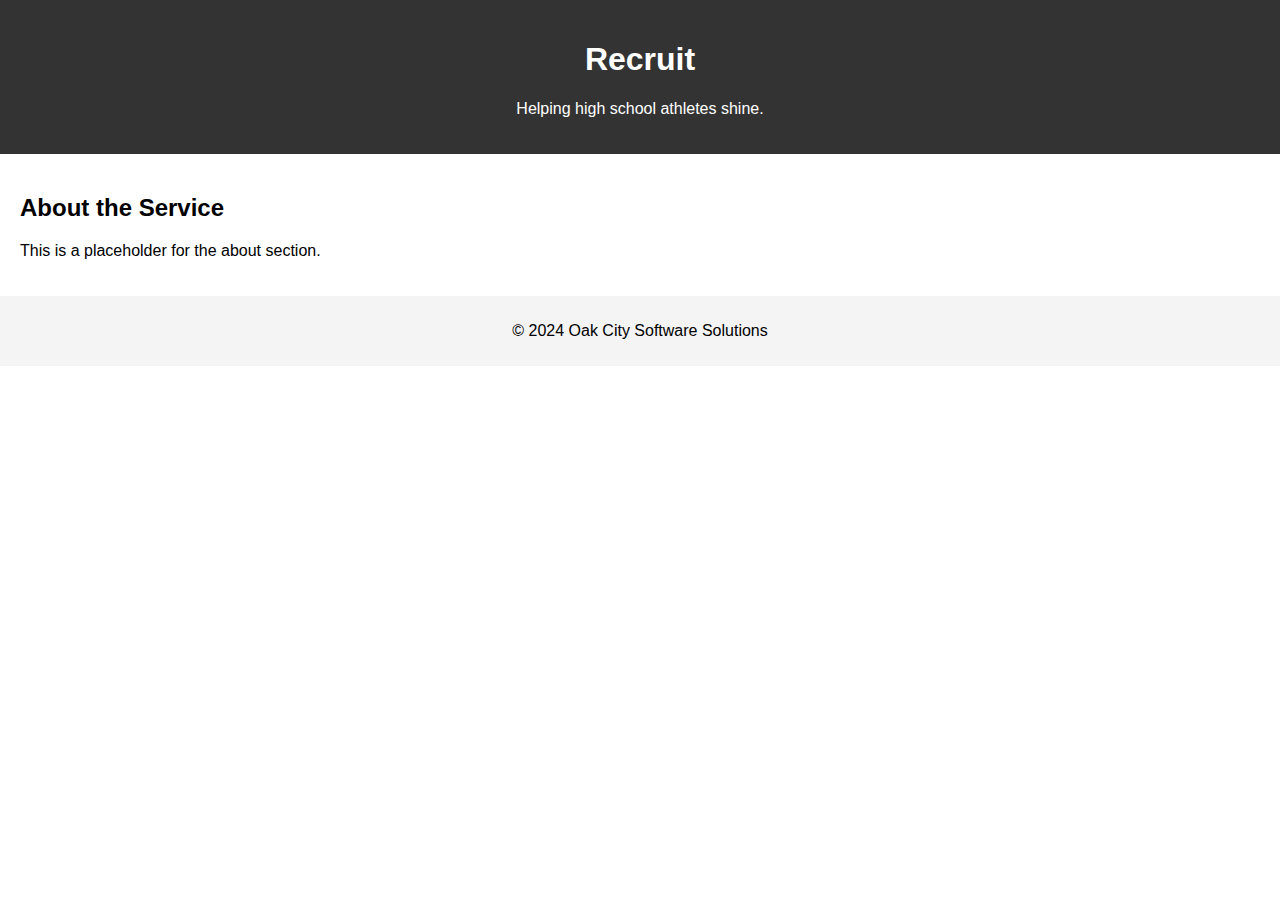
==== index.html @ b7be62de "Initial commit: add index.html, styles.css, script.js" ====
<!DOCTYPE html>
<html lang="en">

<head>
    <meta charset="UTF-8">
    <meta name="viewport" content="width=device-width, initial-scale=1.0">
    <title>Recruit - Oak City Software Solutions</title>
    <link rel="stylesheet" href="styles.css">
</head>

<body>
    <header>
        <h1>Recruit</h1>
        <p>Helping high school athletes shine.</p>
    </header>
    <main>
        <section id="about">
            <h2>About the Service</h2>
            <p>This is a placeholder for the about section.</p>
        </section>
    </main>
    <footer>
        <p>&copy; 2024 Oak City Software Solutions</p>
    </footer>
    <script src="script.js"></script>
</body>

</html>
---- styles.css ----
body {
    font-family: Arial, sans-serif;
    margin: 0;
    padding: 0;
}

header {
    background-color: #333;
    color: #fff;
    text-align: center;
    padding: 20px 0;
}

main {
    padding: 20px;
}

footer {
    text-align: center;
    padding: 10px;
    background-color: #f4f4f4;
}
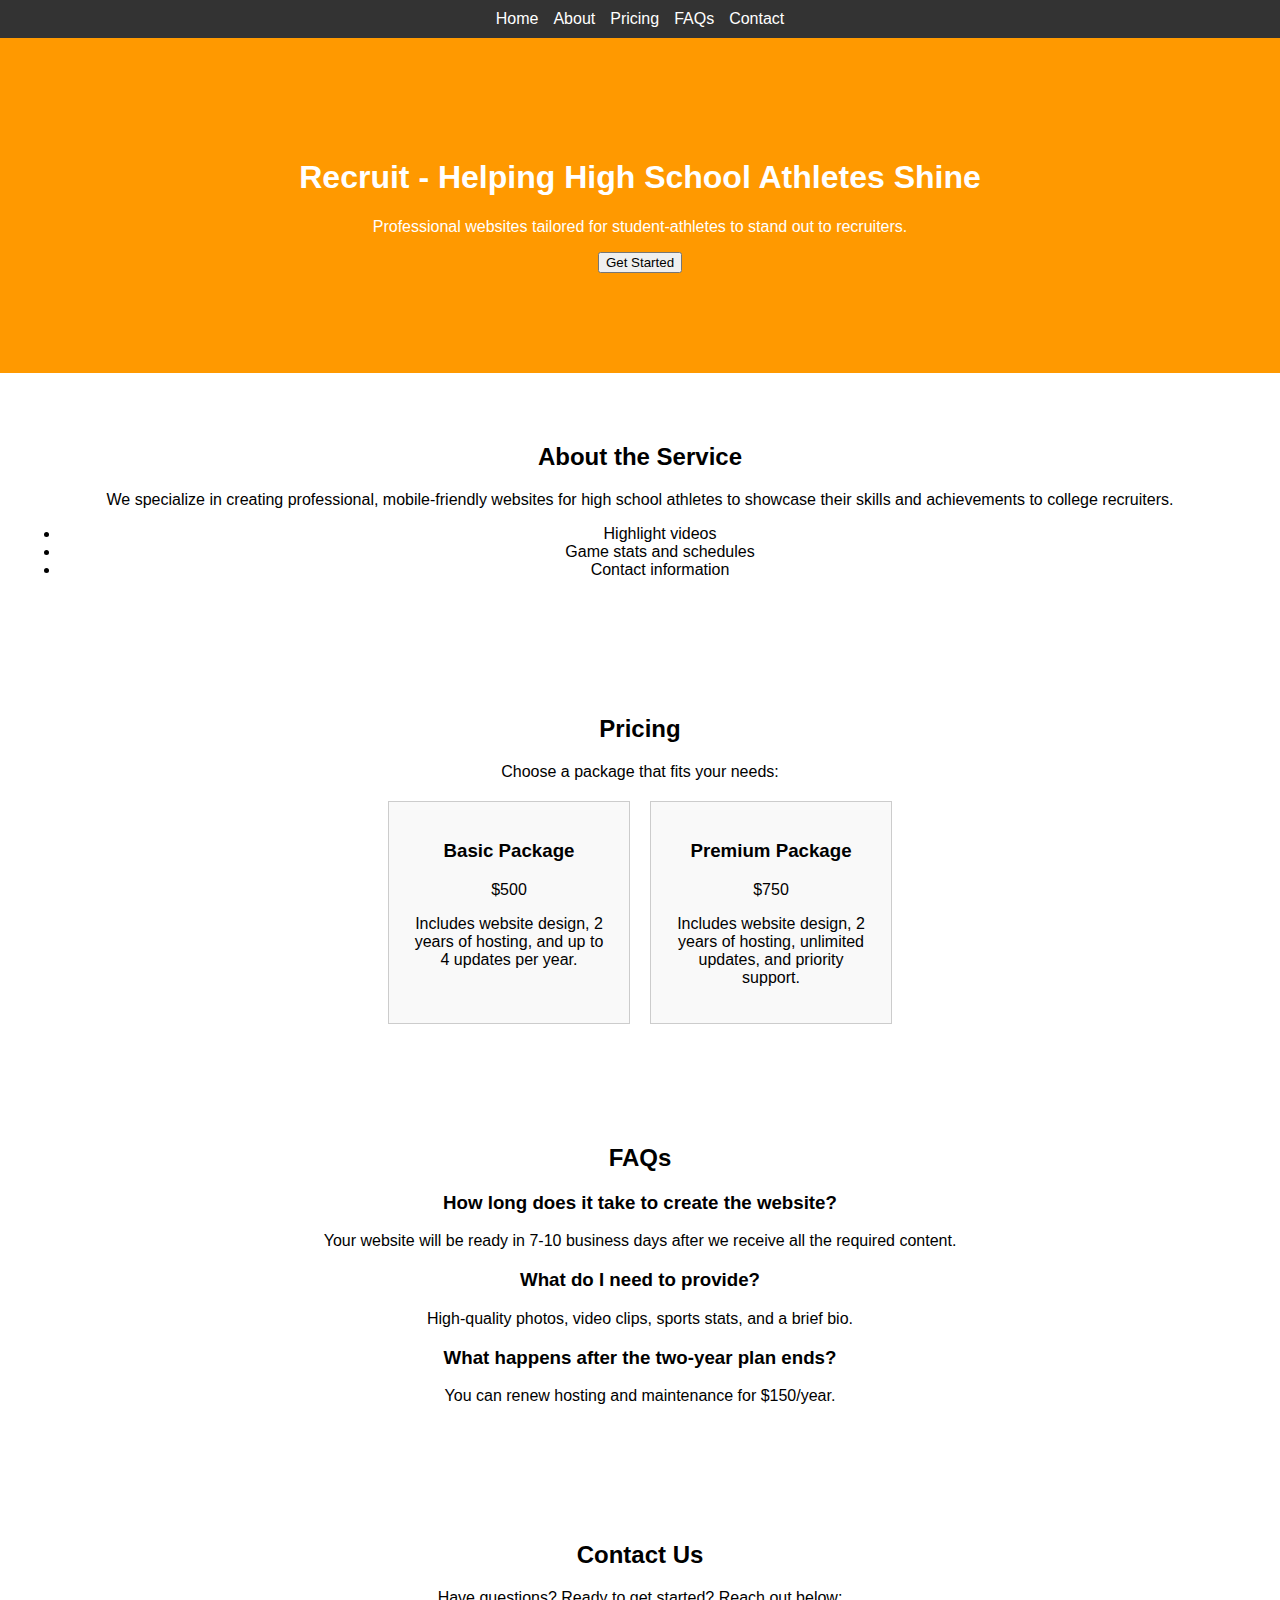
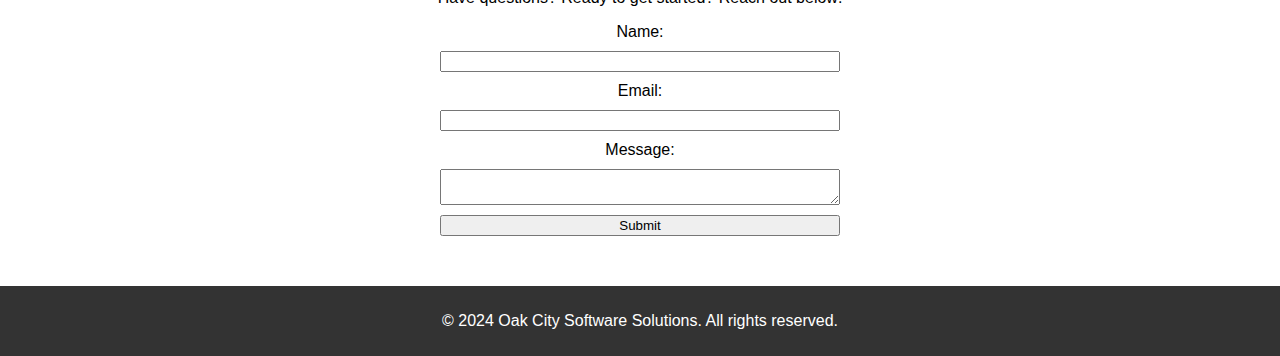
==== commit 855c022e: "Add static landing page with placeholders for hero, about, pricing, FAQs, and contact sections" ====
--- a/index.html
+++ b/index.html
@@ -9,18 +9,89 @@
 </head>
 
 <body>
-    <header>
-        <h1>Recruit</h1>
-        <p>Helping high school athletes shine.</p>
-    </header>
-    <main>
-        <section id="about">
-            <h2>About the Service</h2>
-            <p>This is a placeholder for the about section.</p>
-        </section>
-    </main>
-    <footer>
-        <p>&copy; 2024 Oak City Software Solutions</p>
+    <!-- Navigation Bar -->
+    <nav class="navbar">
+        <ul>
+            <li><a href="#hero">Home</a></li>
+            <li><a href="#about">About</a></li>
+            <li><a href="#pricing">Pricing</a></li>
+            <li><a href="#faqs">FAQs</a></li>
+            <li><a href="#contact">Contact</a></li>
+        </ul>
+    </nav>
+
+    <!-- Hero Section -->
+    <section id="hero" class="hero">
+        <h1>Recruit - Helping High School Athletes Shine</h1>
+        <p>Professional websites tailored for student-athletes to stand out to recruiters.</p>
+        <button onclick="location.href='#contact'">Get Started</button>
+    </section>
+
+    <!-- About Section -->
+    <section id="about" class="about">
+        <h2>About the Service</h2>
+        <p>We specialize in creating professional, mobile-friendly websites for high school athletes to showcase their
+            skills and achievements to college recruiters.</p>
+        <ul>
+            <li>Highlight videos</li>
+            <li>Game stats and schedules</li>
+            <li>Contact information</li>
+        </ul>
+    </section>
+
+    <!-- Pricing Section -->
+    <section id="pricing" class="pricing">
+        <h2>Pricing</h2>
+        <p>Choose a package that fits your needs:</p>
+        <div class="pricing-options">
+            <div class="pricing-card">
+                <h3>Basic Package</h3>
+                <p>$500</p>
+                <p>Includes website design, 2 years of hosting, and up to 4 updates per year.</p>
+            </div>
+            <div class="pricing-card">
+                <h3>Premium Package</h3>
+                <p>$750</p>
+                <p>Includes website design, 2 years of hosting, unlimited updates, and priority support.</p>
+            </div>
+        </div>
+    </section>
+
+    <!-- FAQs Section -->
+    <section id="faqs" class="faqs">
+        <h2>FAQs</h2>
+        <div class="faq-item">
+            <h3>How long does it take to create the website?</h3>
+            <p>Your website will be ready in 7-10 business days after we receive all the required content.</p>
+        </div>
+        <div class="faq-item">
+            <h3>What do I need to provide?</h3>
+            <p>High-quality photos, video clips, sports stats, and a brief bio.</p>
+        </div>
+        <div class="faq-item">
+            <h3>What happens after the two-year plan ends?</h3>
+            <p>You can renew hosting and maintenance for $150/year.</p>
+        </div>
+    </section>
+
+    <!-- Contact Section -->
+    <section id="contact" class="contact">
+        <h2>Contact Us</h2>
+        <p>Have questions? Ready to get started? Reach out below:</p>
+        <form action="https://formspree.io/f/yourformid" method="POST">
+            <label for="name">Name:</label>
+            <input type="text" id="name" name="name" required>
+            <label for="email">Email:</label>
+            <input type="email" id="email" name="email" required>
+            <label for="message">Message:</label>
+            <textarea id="message" name="message" required></textarea>
+            <button type="submit">Submit</button>
+        </form>
+    </section>
+
+    <!-- Footer -->
+    <footer class="footer">
+        <p>&copy; 2024 Oak City Software Solutions. All rights reserved.</p>
     </footer>
     <script src="script.js"></script>
 </body>
--- a/styles.css
+++ b/styles.css
@@ -4,19 +4,71 @@
     padding: 0;
 }
 
-header {
+.navbar {
+    display: flex;
+    justify-content: center;
     background-color: #333;
-    color: #fff;
-    text-align: center;
-    padding: 20px 0;
+    padding: 10px;
+    position: sticky;
+    top: 0;
+    z-index: 1000;
 }
 
-main {
+.navbar ul {
+    list-style: none;
+    display: flex;
+    gap: 15px;
+    padding: 0;
+    margin: 0;
+}
+
+.navbar a {
+    text-decoration: none;
+    color: white;
+    font-size: 16px;
+}
+
+.navbar a:hover {
+    color: #ff9900;
+}
+
+section {
+    padding: 50px 20px;
+    text-align: center;
+}
+
+.hero {
+    background-color: #ff9900;
+    color: white;
+    padding: 100px 20px;
+}
+
+.pricing-options {
+    display: flex;
+    justify-content: center;
+    gap: 20px;
+    margin-top: 20px;
+}
+
+.pricing-card {
+    border: 1px solid #ccc;
     padding: 20px;
+    width: 200px;
+    text-align: center;
+    background-color: #f9f9f9;
+}
+
+.contact form {
+    display: flex;
+    flex-direction: column;
+    gap: 10px;
+    max-width: 400px;
+    margin: 0 auto;
 }
 
 footer {
+    background-color: #333;
+    color: white;
     text-align: center;
     padding: 10px;
-    background-color: #f4f4f4;
 }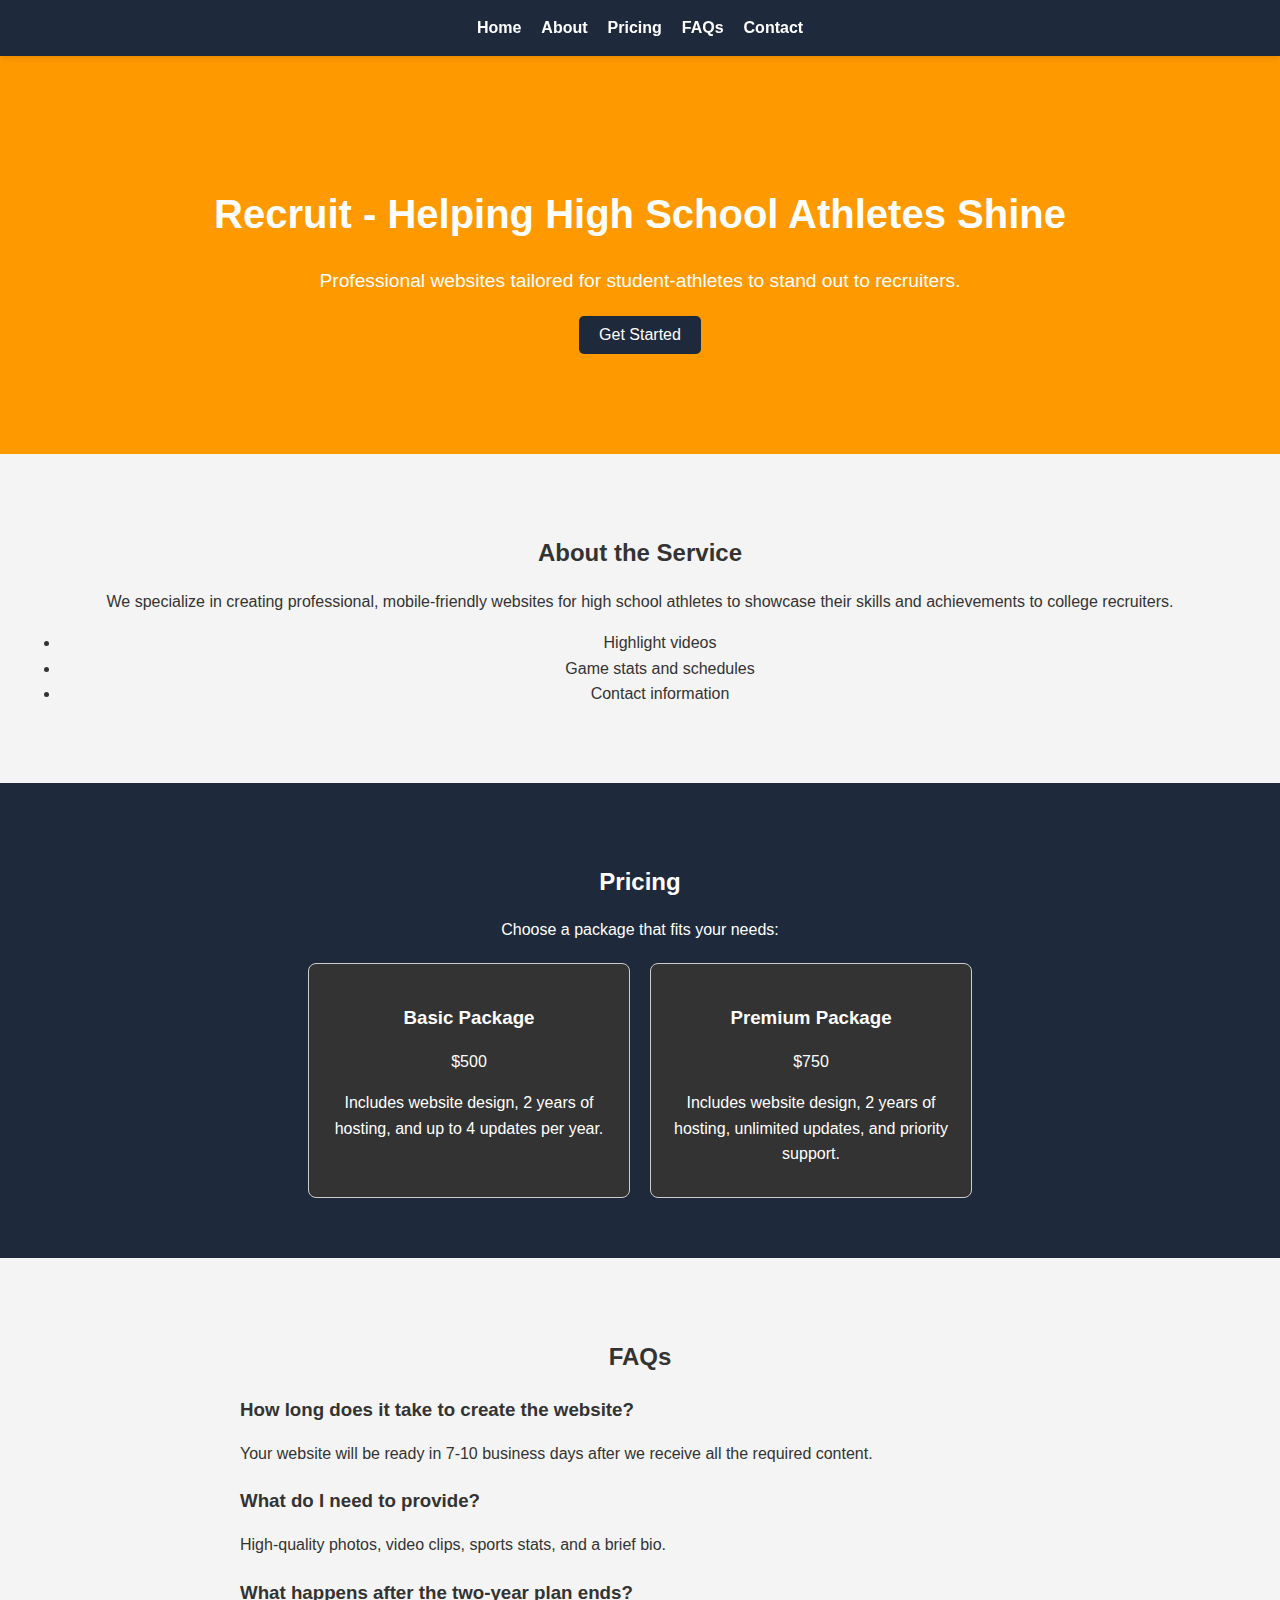
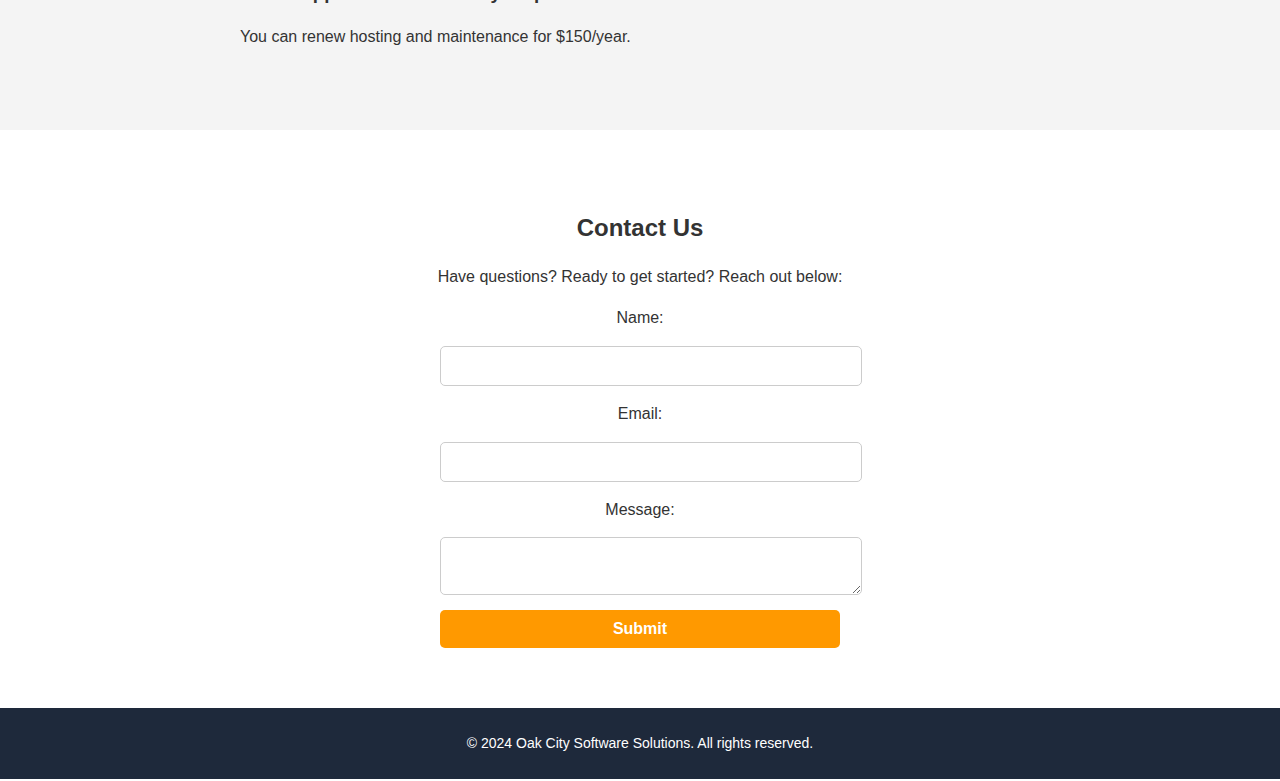
==== commit c91befb1: "Add JavaScript for smooth scrolling, form validation, and responsive mobile menu functionality" ====
--- a/index.html
+++ b/index.html
@@ -11,6 +11,7 @@
 <body>
     <!-- Navigation Bar -->
     <nav class="navbar">
+        <button class="menu-toggle" aria-label="Toggle navigation">&#9776;</button>
         <ul>
             <li><a href="#hero">Home</a></li>
             <li><a href="#about">About</a></li>
--- a/styles.css
+++ b/styles.css
@@ -1,74 +1,241 @@
+/* General Styles */
 body {
     font-family: Arial, sans-serif;
     margin: 0;
     padding: 0;
-}
-
+    line-height: 1.6;
+    color: #333;
+}
+
+h1,
+h2,
+h3 {
+    margin-bottom: 15px;
+}
+
+a {
+    text-decoration: none;
+    color: inherit;
+}
+
+
+
+/* Navbar */
 .navbar {
     display: flex;
     justify-content: center;
-    background-color: #333;
-    padding: 10px;
+    align-items: center;
+    background-color: #1e293b;
+    padding: 15px 20px;
     position: sticky;
     top: 0;
     z-index: 1000;
+    box-shadow: 0 2px 5px rgba(0, 0, 0, 0.1);
 }
 
 .navbar ul {
+    display: flex;
+    gap: 20px;
     list-style: none;
-    display: flex;
-    gap: 15px;
     padding: 0;
     margin: 0;
 }
 
+.navbar li {
+    display: inline;
+}
+
+.navbar ul.open {
+    flex-direction: column;
+    gap: 10px;
+    background-color: #1e293b;
+    padding: 10px;
+}
+
 .navbar a {
-    text-decoration: none;
-    color: white;
-    font-size: 16px;
+    color: white;
+    font-size: 16px;
+    font-weight: bold;
 }
 
 .navbar a:hover {
     color: #ff9900;
 }
 
-section {
-    padding: 50px 20px;
-    text-align: center;
-}
-
+/* Hero Section */
 .hero {
     background-color: #ff9900;
     color: white;
+    text-align: center;
     padding: 100px 20px;
+}
+
+.hero h1 {
+    font-size: 2.5rem;
+    margin-bottom: 15px;
+}
+
+.hero p {
+    font-size: 1.2rem;
+    margin-bottom: 20px;
+}
+
+.hero button {
+    background-color: #1e293b;
+    color: white;
+    padding: 10px 20px;
+    border: none;
+    cursor: pointer;
+    font-size: 16px;
+    border-radius: 5px;
+}
+
+.hero button:hover {
+    background-color: #333;
+}
+
+/* Section Styles */
+section {
+    padding: 60px 20px;
+    text-align: center;
+}
+
+.about,
+.faqs {
+    background-color: #f4f4f4;
+}
+
+/* Pricing Section */
+.pricing {
+    background-color: #1e293b;
+    color: white;
 }
 
 .pricing-options {
     display: flex;
     justify-content: center;
     gap: 20px;
+    flex-wrap: wrap;
     margin-top: 20px;
 }
 
 .pricing-card {
     border: 1px solid #ccc;
+    border-radius: 8px;
     padding: 20px;
-    width: 200px;
-    text-align: center;
-    background-color: #f9f9f9;
-}
-
+    width: 280px;
+    text-align: center;
+    background-color: #333;
+    color: white;
+}
+
+.pricing-card h3 {
+    margin-bottom: 10px;
+}
+
+.pricing-card p {
+    margin-bottom: 10px;
+}
+
+/* FAQs Section */
+.faq-item {
+    text-align: left;
+    max-width: 800px;
+    margin: 0 auto 20px;
+}
+
+/* Contact Section */
 .contact form {
     display: flex;
     flex-direction: column;
-    gap: 10px;
+    gap: 15px;
     max-width: 400px;
     margin: 0 auto;
 }
 
-footer {
-    background-color: #333;
-    color: white;
-    text-align: center;
-    padding: 10px;
-}+.contact input,
+.contact textarea,
+.contact button {
+    width: 100%;
+    padding: 10px;
+    font-size: 16px;
+    border: 1px solid #ccc;
+    border-radius: 5px;
+}
+
+.contact button {
+    background-color: #ff9900;
+    color: white;
+    cursor: pointer;
+    border: none;
+    font-size: 16px;
+    font-weight: bold;
+}
+
+.contact button:hover {
+    background-color: #e68a00;
+}
+
+/* Footer */
+.footer {
+    background-color: #1e293b;
+    color: white;
+    text-align: center;
+    padding: 10px;
+    font-size: 14px;
+}
+
+/* Responsive Styles */
+@media (max-width: 768px) {
+    .hero h1 {
+        font-size: 2rem;
+    }
+
+    .hero p {
+        font-size: 1rem;
+    }
+
+    .pricing-options {
+        flex-direction: column;
+        gap: 15px;
+    }
+
+    nav ul {
+        flex-direction: column;
+        gap: 10px;
+    }
+}
+
+@media (max-width: 480px) {
+    .hero h1 {
+        font-size: 1.5rem;
+    }
+
+    .hero p {
+        font-size: 0.9rem;
+    }
+}
+
+@media (max-width: 768px) {
+    .menu-toggle {
+        display: block;
+    }
+
+    .navbar ul {
+        display: none;
+    }
+
+    .navbar ul.open {
+        display: flex;
+    }
+}
+
+/* Responsive Menu */
+.menu-toggle {
+    display: none;
+    background-color: #1e293b;
+    color: white;
+    font-size: 24px;
+    border: none;
+    padding: 10px;
+    cursor: pointer;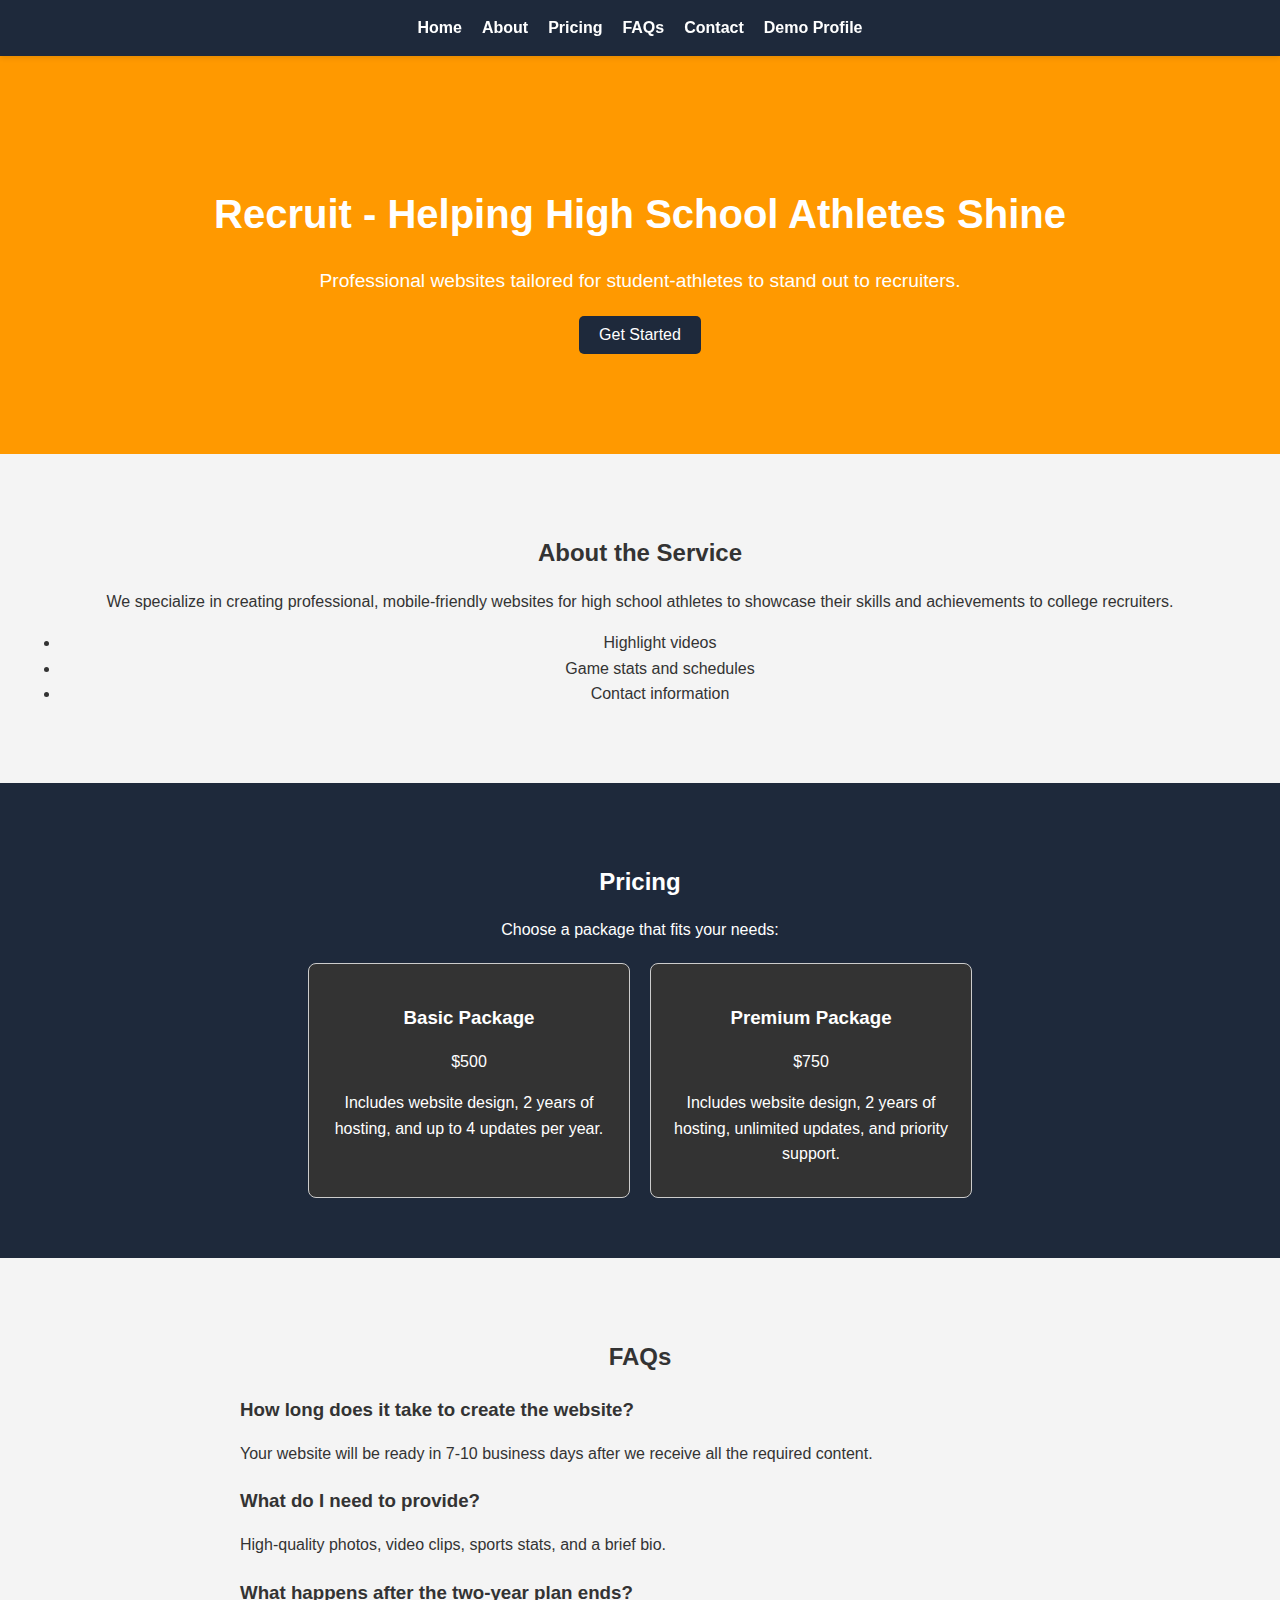
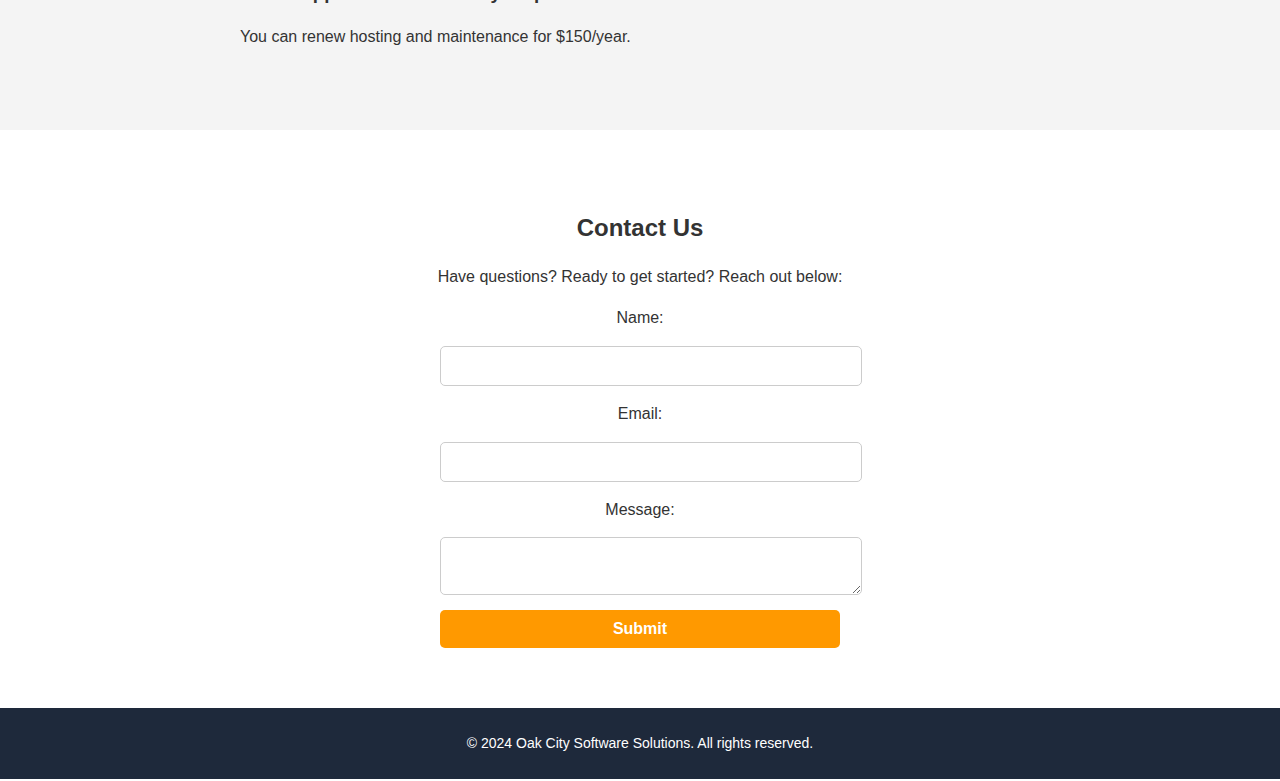
==== commit 35dbb6a9: "Add demo profile page with Hudl video embed and navigation link" ====
--- a/index.html
+++ b/index.html
@@ -18,6 +18,7 @@
             <li><a href="#pricing">Pricing</a></li>
             <li><a href="#faqs">FAQs</a></li>
             <li><a href="#contact">Contact</a></li>
+            <li><a href="demo-profile.html">Demo Profile</a></li>
         </ul>
     </nav>
 
--- a/styles.css
+++ b/styles.css
@@ -238,4 +238,84 @@
     font-size: 24px;
     border: none;
     padding: 10px;
-    cursor: pointer;+    cursor: pointer;
+}
+
+/* Profile Header */
+.profile-header {
+    background-color: #1e293b;
+    color: white;
+    text-align: center;
+    padding: 50px 20px;
+}
+
+.profile-header h1 {
+    font-size: 2.5rem;
+    margin-bottom: 10px;
+}
+
+.profile-header p {
+    font-size: 1.2rem;
+    margin: 0;
+}
+
+/* Bio Section */
+.profile-bio {
+    background-color: #f4f4f4;
+    padding: 40px 20px;
+    text-align: center;
+}
+
+.profile-bio ul {
+    list-style: none;
+    padding: 0;
+    margin: 20px auto;
+    max-width: 400px;
+    text-align: left;
+}
+
+/* Stats Section */
+.profile-stats {
+    padding: 40px 20px;
+    text-align: center;
+}
+
+.profile-stats table {
+    margin: 0 auto;
+    border-collapse: collapse;
+    width: 90%;
+    max-width: 800px;
+}
+
+.profile-stats th,
+.profile-stats td {
+    border: 1px solid #ccc;
+    padding: 10px;
+    text-align: center;
+}
+
+.profile-stats th {
+    background-color: #1e293b;
+    color: white;
+}
+
+/* Highlights Section */
+.profile-highlights {
+    background-color: #f9f9f9;
+    padding: 40px 20px;
+    text-align: center;
+}
+
+.profile-highlights iframe {
+    margin-top: 20px;
+    max-width: 100%;
+}
+
+/* Contact Section */
+.profile-contact form {
+    display: flex;
+    flex-direction: column;
+    gap: 15px;
+    max-width: 400px;
+    margin: 0 auto;
+}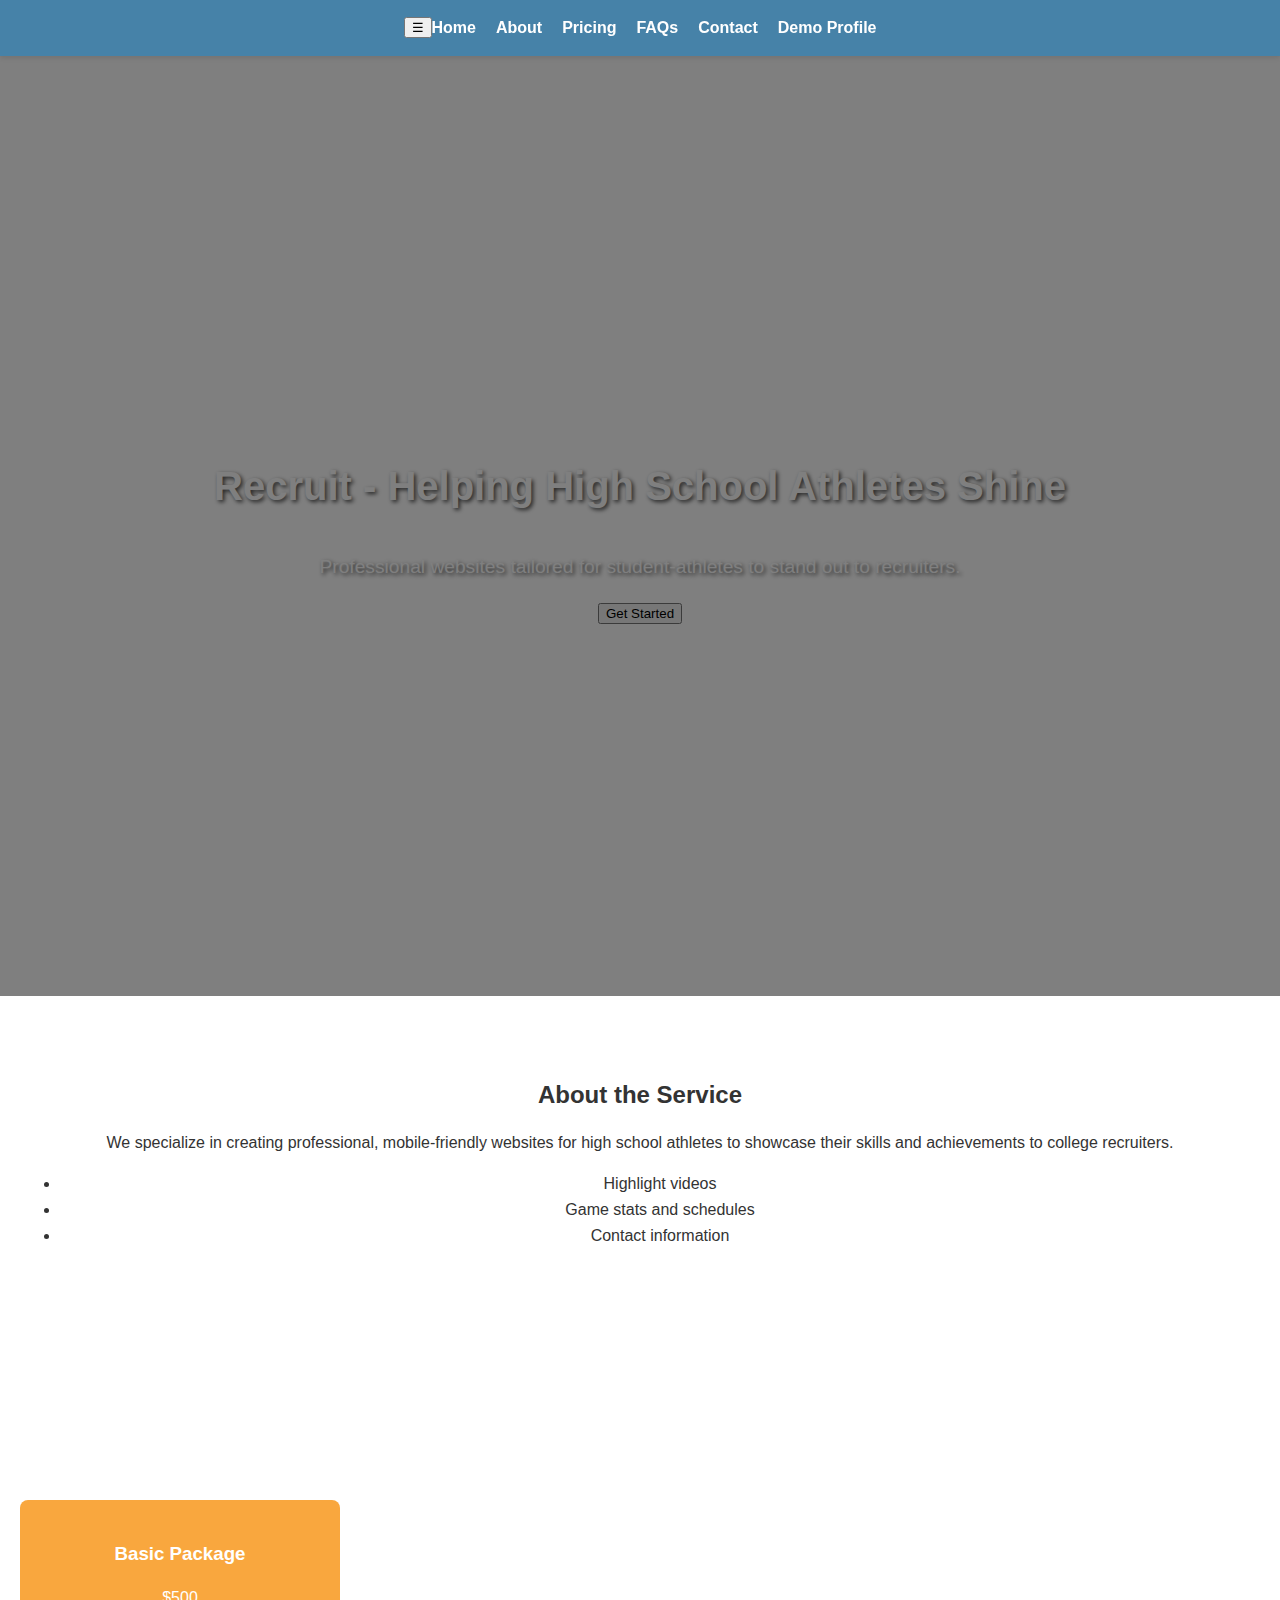
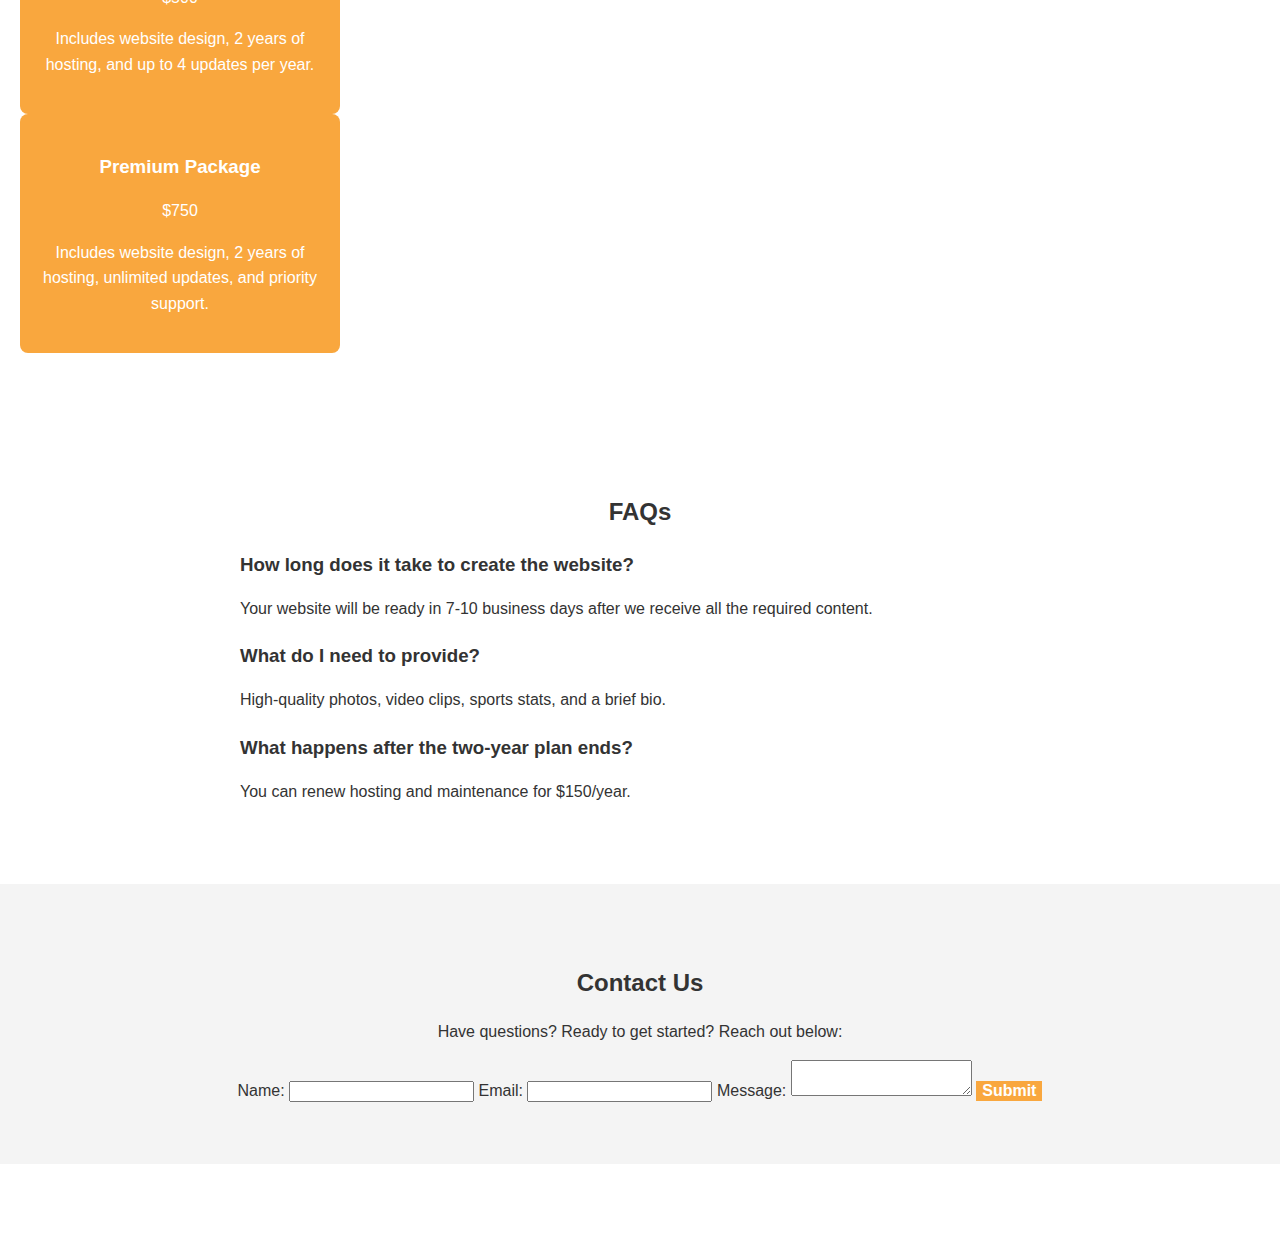
==== commit fd499f58: "feat: Refactor athlete profile styles and add new JavaScript functionalities" ====
--- a/index.html
+++ b/index.html
@@ -5,8 +5,17 @@
     <meta charset="UTF-8">
     <meta name="viewport" content="width=device-width, initial-scale=1.0">
     <title>Recruit - Oak City Software Solutions</title>
-    <link rel="stylesheet" href="styles.css">
+    <link rel="stylesheet" href="./static/css/styles.css">
 </head>
+<!-- Google tag (gtag.js) -->
+<script async src="https://www.googletagmanager.com/gtag/js?id=G-QMXX35TY36"></script>
+<script>
+    window.dataLayer = window.dataLayer || [];
+    function gtag() { dataLayer.push(arguments); }
+    gtag('js', new Date());
+
+    gtag('config', 'G-QMXX35TY36');
+</script>
 
 <body>
     <!-- Navigation Bar -->
--- a/static/css/styles.css
+++ b/static/css/styles.css
@@ -0,0 +1,287 @@
+/* Define theme colors */
+:root {
+    --primary-blue-color: #4682A8;
+    /* Blue from logo */
+    --accent-orange-color: #F9A73E;
+    /* Orange/gold from logo */
+    --light-gray-background-color: #F4F4F4;
+    /* Light gray */
+    --dark-gray-text-color: #333;
+    /* Dark gray for text */
+    --cta-button-hover-color: #005f8a;
+    /* Blue for CTA button */
+    --hover-orange-color: #D98733;
+    /* Slightly darker orange for hover state */
+}
+
+
+/* General Styles */
+body {
+    font-family: Arial, sans-serif;
+    margin: 0;
+    padding: 0;
+    line-height: 1.6;
+    color: var(--dark-gray-text-color);
+}
+
+h1,
+h2,
+h3 {
+    margin-bottom: 15px;
+}
+
+a {
+    text-decoration: none;
+    color: inherit;
+}
+
+/* Navbar */
+.navbar {
+    display: flex;
+    justify-content: center;
+    align-items: center;
+    background-color: var(--primary-blue-color);
+    padding: 15px 20px;
+    position: sticky;
+    top: 0;
+    z-index: 1000;
+    box-shadow: 0 2px 5px rgba(0, 0, 0, 0.1);
+}
+
+.navbar ul {
+    display: flex;
+    gap: 20px;
+    list-style: none;
+    padding: 0;
+    margin: 0;
+}
+
+.navbar a {
+    color: white;
+    font-size: 16px;
+    font-weight: bold;
+}
+
+.navbar a:hover {
+    color: var(--accent-orange-color);
+}
+
+.hero {
+    position: relative;
+    background: url('assets/images/soccer-training-7091430_1920.jpg') no-repeat center center/cover;
+}
+
+@media (max-width: 1024px) {
+    .hero {
+        background: url('assets/images/soccer-training-7091430_1024.jpg') no-repeat center center/cover;
+    }
+}
+
+@media (max-width: 768px) {
+    .hero {
+        background: url('assets/images/soccer-training-7091430_768.jpg') no-repeat center center/cover;
+    }
+}
+
+@media (max-width: 480px) {
+    .hero {
+        background: url('assets/images/soccer-training-7091430_480.jpg') no-repeat center center/cover;
+    }
+}
+
+.hero {
+    height: 100vh;
+    /* Full viewport height */
+    color: white;
+    text-align: center;
+    display: flex;
+    flex-direction: column;
+    justify-content: center;
+    align-items: center;
+    padding: 20px;
+    overflow: hidden;
+}
+
+.hero::after {
+    content: '';
+    position: absolute;
+    top: 0;
+    left: 0;
+    width: 100%;
+    height: 100%;
+    background: rgba(0, 0, 0, 0.5);
+    /* Adds a dark overlay for readability */
+    z-index: 1;
+}
+
+.hero-content {
+    background-color: var(--cta-button-blue-color);
+    z-index: 2;
+    max-width: 800px;
+}
+
+.hero h1 {
+    font-size: 2.5rem;
+    margin-bottom: 15px;
+    font-weight: bold;
+    text-shadow: 2px 2px 4px rgba(0, 0, 0, 0.7);
+}
+
+.hero p {
+    font-size: 1.2rem;
+    margin-bottom: 20px;
+    text-shadow: 2px 2px 4px rgba(0, 0, 0, 0.7);
+}
+
+.cta-button {
+    background-color: #0077b6;
+    color: white;
+    padding: 10px 20px;
+    text-decoration: none;
+    font-size: 1rem;
+    font-weight: bold;
+    border-radius: 5px;
+    transition: background-color 0.3s ease;
+}
+
+.cta-button:hover {
+    background-color: var(--cta-button-hover-color);
+}
+
+/* Section Styles */
+section {
+    padding: 60px 20px;
+    text-align: center;
+    background-color: var(--light-gray-background-color);
+}
+
+.about,
+.faqs {
+    background-color: var(--background-color);
+}
+
+/* Pricing Section */
+.pricing {
+    background-color: var(--primary-color);
+    color: white;
+}
+
+.pricing-card {
+    border: 1px solid var(--primary-color);
+    border-radius: 8px;
+    padding: 20px;
+    width: 280px;
+    text-align: center;
+    background-color: var(--accent-orange-color);
+    color: white;
+}
+
+/* FAQs Section */
+.faq-item {
+    text-align: left;
+    max-width: 800px;
+    margin: 0 auto 20px;
+}
+
+/* Contact Section */
+.contact button {
+    background-color: var(--accent-orange-color);
+    color: white;
+    cursor: pointer;
+    border: none;
+    font-size: 16px;
+    font-weight: bold;
+}
+
+.contact button:hover {
+    background-color: var(--hover-orange-color);
+    /* Slightly darker orange */
+}
+
+/* Footer */
+.footer {
+    background-color: var(--primary-color);
+    color: white;
+    text-align: center;
+    padding: 10px;
+    font-size: 14px;
+}
+
+/* Profile Header */
+.profile-header {
+    background-color: var(--primary-color);
+    color: white;
+    text-align: center;
+    padding: 50px 20px;
+}
+
+/* Highlights Section */
+.profile-highlights {
+    background-color: var(--background-color);
+    padding: 40px 20px;
+}
+
+/* Responsive Styles */
+@media (max-width: 768px) {
+    .hero h1 {
+        font-size: 2rem;
+    }
+
+    .hero p {
+        font-size: 1rem;
+    }
+
+    .pricing-options {
+        flex-direction: column;
+        gap: 15px;
+    }
+
+    nav ul {
+        flex-direction: column;
+        gap: 10px;
+    }
+}
+
+/* Footer */
+.footer {
+    background-color: var(--primary-color);
+    color: white;
+    text-align: center;
+    padding: 10px;
+    font-size: 14px;
+}
+
+/* Profile Header */
+.profile-header {
+    background-color: var(--primary-color);
+    color: white;
+    text-align: center;
+    padding: 50px 20px;
+}
+
+/* Highlights Section */
+.profile-highlights {
+    background-color: var(--background-color);
+    padding: 40px 20px;
+}
+
+/* Responsive Styles */
+@media (max-width: 768px) {
+    .hero h1 {
+        font-size: 2rem;
+    }
+
+    .hero p {
+        font-size: 1rem;
+    }
+
+    .pricing-options {
+        flex-direction: column;
+        gap: 15px;
+    }
+
+    nav ul {
+        flex-direction: column;
+        gap: 10px;
+    }
+}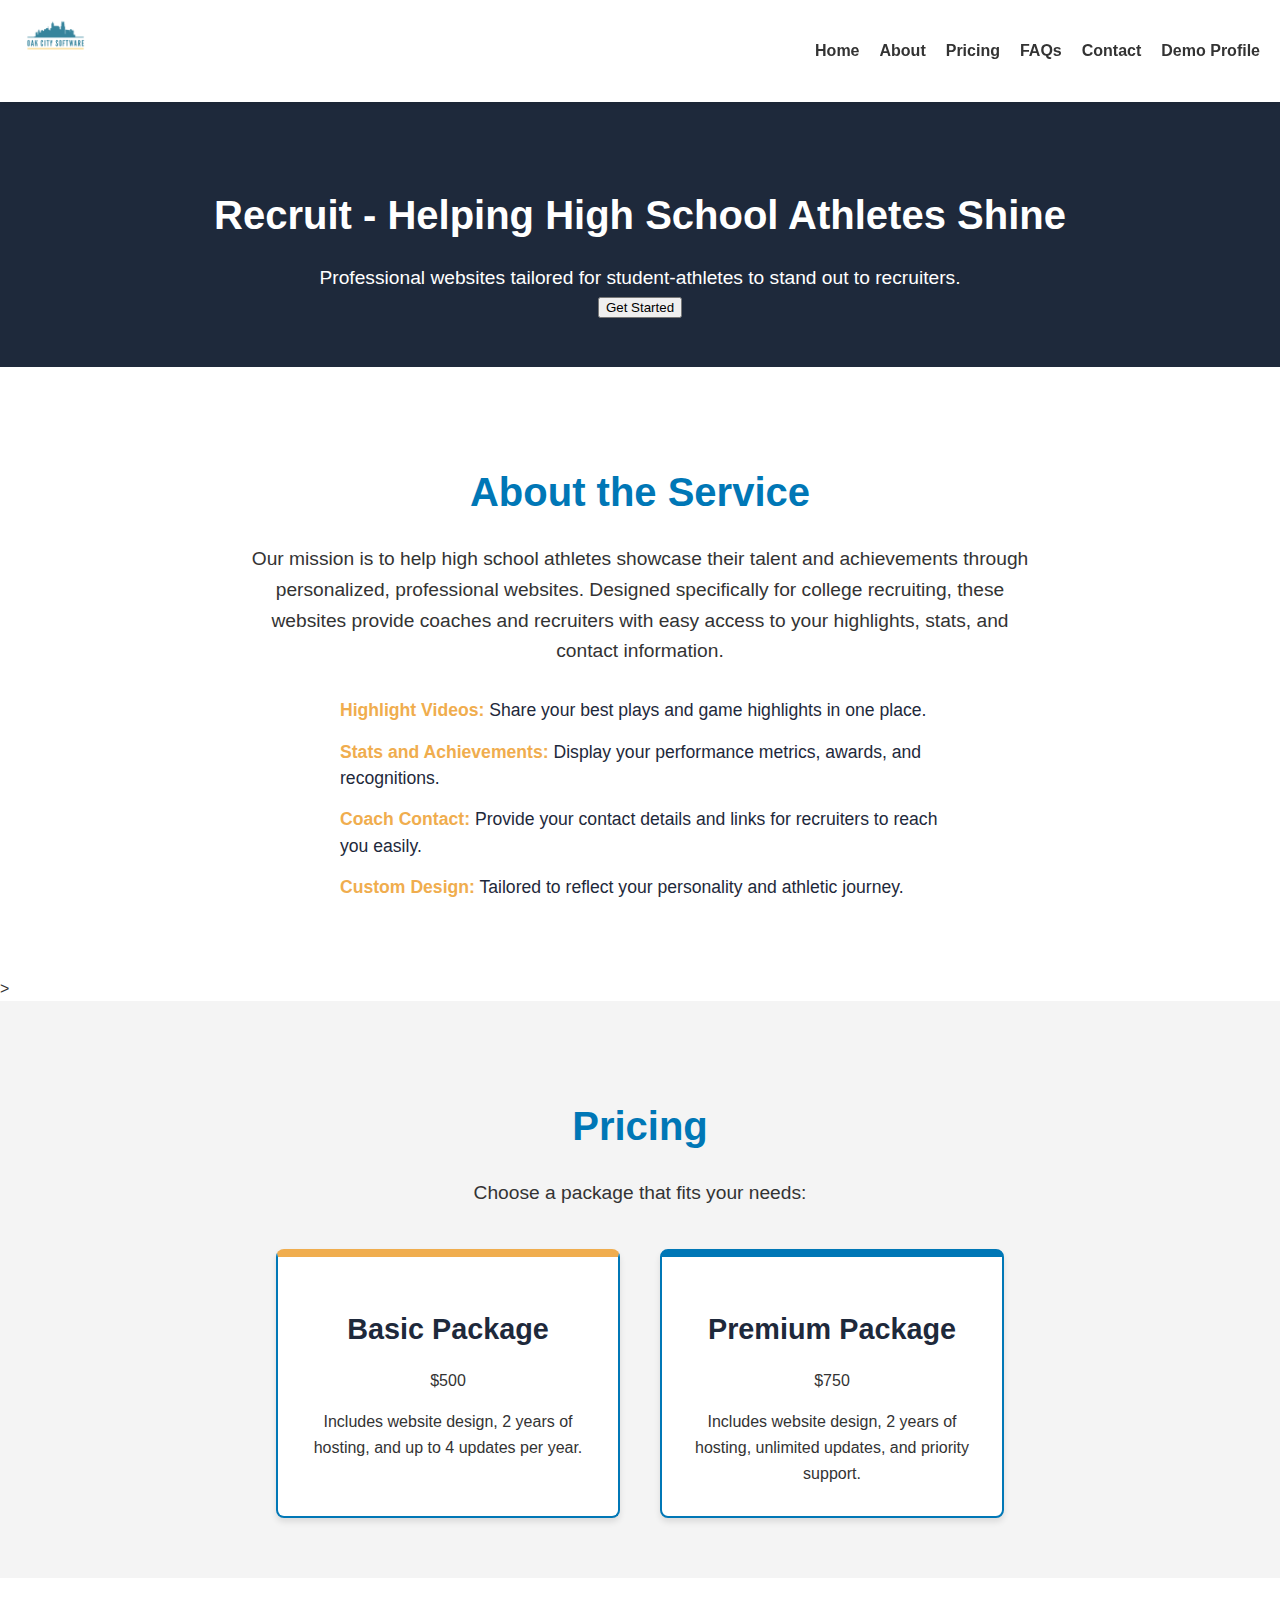
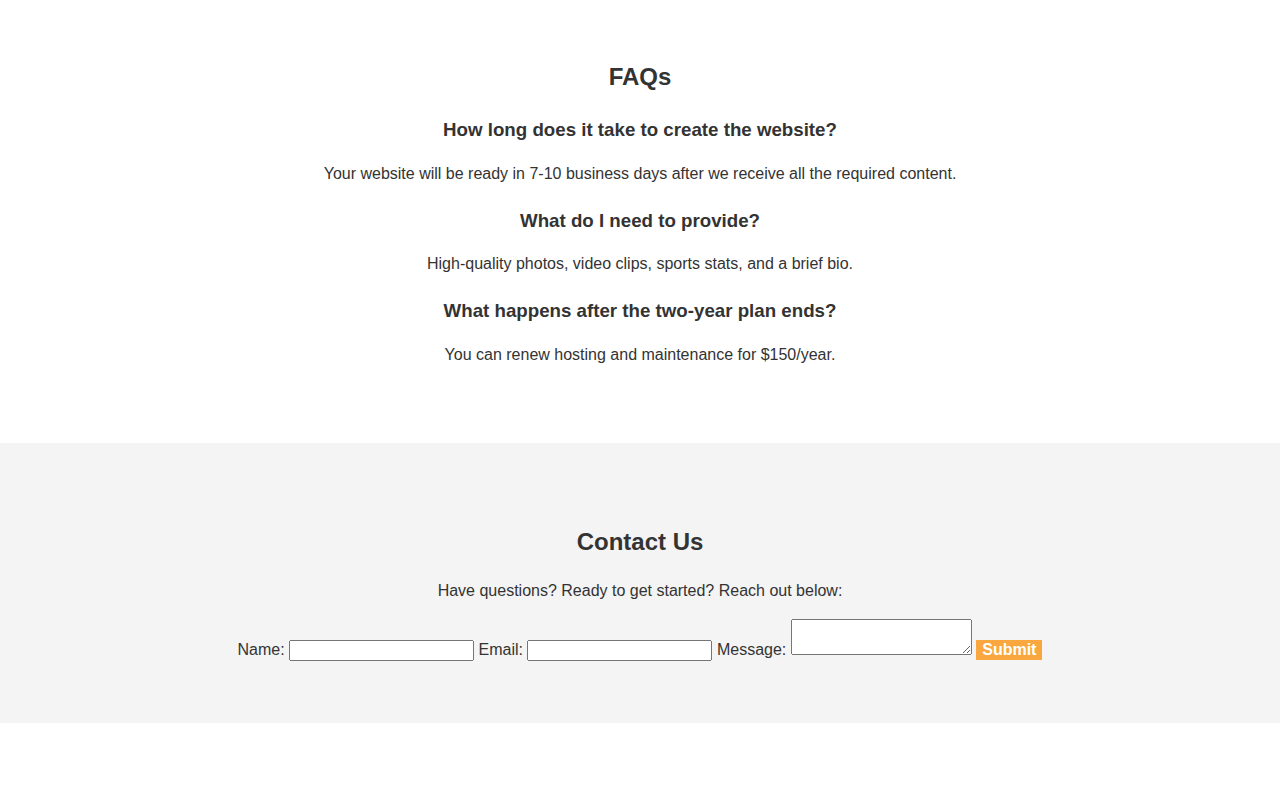
==== commit c9df5252: "feat: Enhance athlete profile layout and styles; update demo and index pages" ====
--- a/index.html
+++ b/index.html
@@ -20,8 +20,10 @@
 <body>
     <!-- Navigation Bar -->
     <nav class="navbar">
-        <button class="menu-toggle" aria-label="Toggle navigation">&#9776;</button>
-        <ul>
+        <div class="nav-logo">
+            <img src="static/images/logo.png" alt="Oak City Software Solutions Logo" class="hero-logo">
+        </div>
+        <ul class="nav-links">
             <li><a href="#hero">Home</a></li>
             <li><a href="#about">About</a></li>
             <li><a href="#pricing">Pricing</a></li>
@@ -29,26 +31,41 @@
             <li><a href="#contact">Contact</a></li>
             <li><a href="demo-profile.html">Demo Profile</a></li>
         </ul>
+        <button class="menu-toggle" aria-label="Toggle navigation">&#9776;</button>
     </nav>
+
 
     <!-- Hero Section -->
     <section id="hero" class="hero">
-        <h1>Recruit - Helping High School Athletes Shine</h1>
+        <h2>Recruit - Helping High School Athletes Shine</h2>
         <p>Professional websites tailored for student-athletes to stand out to recruiters.</p>
         <button onclick="location.href='#contact'">Get Started</button>
     </section>
 
+
+
+
     <!-- About Section -->
     <section id="about" class="about">
         <h2>About the Service</h2>
-        <p>We specialize in creating professional, mobile-friendly websites for high school athletes to showcase their
-            skills and achievements to college recruiters.</p>
-        <ul>
-            <li>Highlight videos</li>
-            <li>Game stats and schedules</li>
-            <li>Contact information</li>
-        </ul>
+        <p>
+            Our mission is to help high school athletes showcase their talent and achievements through personalized,
+            professional websites.
+            Designed specifically for college recruiting, these websites provide coaches and recruiters with easy access
+            to your highlights, stats, and contact information.
+        </p>
+        <div class="about-details">
+            <ul>
+                <li><strong>Highlight Videos:</strong> Share your best plays and game highlights in one place.</li>
+                <li><strong>Stats and Achievements:</strong> Display your performance metrics, awards, and recognitions.
+                </li>
+                <li><strong>Coach Contact:</strong> Provide your contact details and links for recruiters to reach you
+                    easily.</li>
+                <li><strong>Custom Design:</strong> Tailored to reflect your personality and athletic journey.</li>
+            </ul>
+        </div>
     </section>
+    >
 
     <!-- Pricing Section -->
     <section id="pricing" class="pricing">
--- a/static/css/styles.css
+++ b/static/css/styles.css
@@ -38,9 +38,10 @@
 /* Navbar */
 .navbar {
     display: flex;
-    justify-content: center;
+    justify-content: space-between;
     align-items: center;
-    background-color: var(--primary-blue-color);
+    background-color: #ffffff;
+    /* White background */
     padding: 15px 20px;
     position: sticky;
     top: 0;
@@ -48,105 +49,112 @@
     box-shadow: 0 2px 5px rgba(0, 0, 0, 0.1);
 }
 
-.navbar ul {
-    display: flex;
+.nav-logo img {
+    height: 40px;
+    /* Adjust logo size */
+}
+
+.nav-links {
+    display: flex;
+    list-style: none;
     gap: 20px;
-    list-style: none;
+    margin: 0;
     padding: 0;
-    margin: 0;
 }
 
 .navbar a {
-    color: white;
+    color: #333333;
+    /* Dark text color for contrast */
     font-size: 16px;
     font-weight: bold;
 }
 
 .navbar a:hover {
-    color: var(--accent-orange-color);
-}
-
+    color: #0077b6;
+    /* Accent hover color */
+}
+
+.menu-toggle {
+    display: none;
+    /* Hide toggle button by default */
+    background-color: transparent;
+    border: none;
+    font-size: 24px;
+    color: #fff;
+    cursor: pointer;
+}
+
+/* Responsive Navigation */
+@media (max-width: 768px) {
+    .nav-links {
+        display: none;
+        flex-direction: column;
+        gap: 10px;
+        background-color: #0077b6;
+        padding: 10px;
+    }
+
+    .nav-links.open {
+        display: flex;
+    }
+
+    .menu-toggle {
+        display: block;
+        /* Show toggle for mobile */
+    }
+}
+
+
+/* Hero Section */
 .hero {
-    position: relative;
-    background: url('assets/images/soccer-training-7091430_1920.jpg') no-repeat center center/cover;
-}
-
-@media (max-width: 1024px) {
-    .hero {
-        background: url('assets/images/soccer-training-7091430_1024.jpg') no-repeat center center/cover;
-    }
-}
-
-@media (max-width: 768px) {
-    .hero {
-        background: url('assets/images/soccer-training-7091430_768.jpg') no-repeat center center/cover;
-    }
-}
-
-@media (max-width: 480px) {
-    .hero {
-        background: url('assets/images/soccer-training-7091430_480.jpg') no-repeat center center/cover;
-    }
-}
-
-.hero {
-    height: 100vh;
-    /* Full viewport height */
-    color: white;
-    text-align: center;
-    display: flex;
-    flex-direction: column;
-    justify-content: center;
-    align-items: center;
-    padding: 20px;
-    overflow: hidden;
-}
-
-.hero::after {
-    content: '';
-    position: absolute;
-    top: 0;
-    left: 0;
-    width: 100%;
-    height: 100%;
-    background: rgba(0, 0, 0, 0.5);
-    /* Adds a dark overlay for readability */
-    z-index: 1;
+    text-align: center;
+    background-color: #1e293b;
+    /* Dark background */
+    color: #ffffff;
+    /* White text for contrast */
+    padding: 3rem 1rem;
 }
 
 .hero-content {
-    background-color: var(--cta-button-blue-color);
-    z-index: 2;
     max-width: 800px;
-}
-
-.hero h1 {
+    margin: 0 auto;
+}
+
+.hero-logo {
+    max-width: 200px;
+    /* Logo size */
+    margin-bottom: 1.5rem;
+}
+
+.hero h2 {
     font-size: 2.5rem;
-    margin-bottom: 15px;
-    font-weight: bold;
-    text-shadow: 2px 2px 4px rgba(0, 0, 0, 0.7);
+    margin-bottom: 1rem;
+    font-weight: bold;
 }
 
 .hero p {
     font-size: 1.2rem;
-    margin-bottom: 20px;
-    text-shadow: 2px 2px 4px rgba(0, 0, 0, 0.7);
+    margin: 0;
 }
 
 .cta-button {
-    background-color: #0077b6;
-    color: white;
+    display: inline-block;
+    background-color: var(--accent-orange-color);
+    /* Orange CTA */
+    color: #fff;
     padding: 10px 20px;
+    font-size: 1rem;
+    font-weight: bold;
     text-decoration: none;
-    font-size: 1rem;
-    font-weight: bold;
     border-radius: 5px;
     transition: background-color 0.3s ease;
 }
 
 .cta-button:hover {
-    background-color: var(--cta-button-hover-color);
-}
+    background-color: var(--hover-orange-color);
+    /* Darker orange on hover */
+}
+
 
 /* Section Styles */
 section {
@@ -155,33 +163,131 @@
     background-color: var(--light-gray-background-color);
 }
 
-.about,
+/* About Section */
+.about {
+    background-color: #ffffff;
+    /* White background for clarity */
+    color: #333333;
+    /* Text color for readability */
+    padding: 60px 20px;
+    text-align: center;
+}
+
+.about h2 {
+    color: #0077b6;
+    /* Primary blue (logo color) */
+    font-size: 2.5rem;
+    margin-bottom: 20px;
+    font-weight: bold;
+}
+
+.about p {
+    font-size: 1.2rem;
+    margin: 0 auto 30px;
+    max-width: 800px;
+    line-height: 1.6;
+}
+
+.about-details ul {
+    list-style: none;
+    padding: 0;
+    margin: 0 auto;
+    max-width: 600px;
+    text-align: left;
+}
+
+.about-details li {
+    margin-bottom: 15px;
+    font-size: 1.1rem;
+    color: #1e293b;
+    /* Dark blue (logo color) */
+    line-height: 1.5;
+}
+
+.about-details strong {
+    color: #f0ad4e;
+    /* Accent orange for emphasis */
+}
+
 .faqs {
     background-color: var(--background-color);
 }
 
 /* Pricing Section */
 .pricing {
-    background-color: var(--primary-color);
-    color: white;
+    background-color: #f4f4f4;
+    /* Light gray background for the section */
+    color: #1e293b;
+    /* Dark blue text color */
+    text-align: center;
+    padding: 60px 20px;
+}
+
+.pricing h2 {
+    color: #0077b6;
+    /* Primary blue from logo */
+    font-size: 2.5rem;
+    margin-bottom: 20px;
+    font-weight: bold;
+}
+
+.pricing p {
+    font-size: 1.2rem;
+    margin-bottom: 40px;
+    color: #333333;
+}
+
+.pricing-options {
+    display: flex;
+    justify-content: center;
+    gap: 40px;
+    /* Adds space between the cards */
+    flex-wrap: wrap;
+    /* Ensures responsiveness */
+    margin-top: 20px;
 }
 
 .pricing-card {
-    border: 1px solid var(--primary-color);
+    background-color: #ffffff;
+    /* White background for cards */
+    border: 2px solid #0077b6;
+    /* Primary blue border */
     border-radius: 8px;
+    box-shadow: 0 4px 6px rgba(0, 0, 0, 0.1);
     padding: 20px;
-    width: 280px;
-    text-align: center;
-    background-color: var(--accent-orange-color);
-    color: white;
-}
-
-/* FAQs Section */
-.faq-item {
-    text-align: left;
-    max-width: 800px;
-    margin: 0 auto 20px;
-}
+    width: 300px;
+    text-align: center;
+    transition: transform 0.3s ease, box-shadow 0.3s ease;
+}
+
+.pricing-card h3 {
+    font-size: 1.8rem;
+    margin-bottom: 10px;
+    color: #1e293b;
+    /* Dark blue from the logo */
+}
+
+.pricing-card p {
+    font-size: 1rem;
+    color: #333333;
+    margin-bottom: 10px;
+}
+
+.pricing-card:hover {
+    transform: translateY(-10px);
+    box-shadow: 0 8px 12px rgba(0, 0, 0, 0.2);
+}
+
+.pricing-card:nth-child(1) {
+    border-top: 8px solid #f0ad4e;
+    /* Accent orange for the Basic Package */
+}
+
+.pricing-card:nth-child(2) {
+    border-top: 8px solid #0077b6;
+    /* Primary blue for the Premium Package */
+}
+
 
 /* Contact Section */
 .contact button {
@@ -207,19 +313,7 @@
     font-size: 14px;
 }
 
-/* Profile Header */
-.profile-header {
-    background-color: var(--primary-color);
-    color: white;
-    text-align: center;
-    padding: 50px 20px;
-}
-
-/* Highlights Section */
-.profile-highlights {
-    background-color: var(--background-color);
-    padding: 40px 20px;
-}
+
 
 /* Responsive Styles */
 @media (max-width: 768px) {
@@ -242,46 +336,144 @@
     }
 }
 
-/* Footer */
-.footer {
-    background-color: var(--primary-color);
-    color: white;
-    text-align: center;
-    padding: 10px;
-    font-size: 14px;
-}
+/* ============================================= */
+/* Athlete Profile Styles                        */
+/* ============================================= */
 
 /* Profile Header */
 .profile-header {
-    background-color: var(--primary-color);
+    background-color: var(--primary-blue-color);
+    color: #fff;
+    text-align: center;
+    padding: 40px 20px;
+    display: flex;
+    justify-content: center;
+    align-items: center;
+}
+
+.profile-container {
+    display: flex;
+    flex-direction: column;
+    align-items: center;
+}
+
+.profile-pic {
+    border-radius: 50%;
+    width: 150px;
+    height: 150px;
+    object-fit: cover;
+    margin-bottom: 20px;
+    border: 3px solid var(--accent-orange-color);
+}
+
+.profile-info h1 {
+    font-size: 2rem;
+    margin: 0;
+    color: var(--accent-orange-color);
+}
+
+.profile-info p {
+    font-size: 1.2rem;
+    margin: 10px 0 0;
+    color: #fff;
+}
+
+/* Bio Section */
+.profile-bio {
+    background-color: var(--light-gray-background-color);
+    padding: 40px 20px;
+    text-align: center;
+}
+
+.profile-bio h2 {
+    color: var(--primary-blue-color);
+    margin-bottom: 20px;
+}
+
+.profile-bio ul {
+    list-style: none;
+    padding: 0;
+    margin: 20px auto;
+    max-width: 600px;
+    text-align: left;
+}
+
+.profile-bio li {
+    margin-bottom: 10px;
+    font-size: 1rem;
+}
+
+/* Performance Stats */
+.profile-stats {
+    padding: 40px 20px;
+    text-align: center;
+}
+
+.profile-stats table {
+    width: 80%;
+    margin: 0 auto;
+    border-collapse: collapse;
+}
+
+.profile-stats th,
+.profile-stats td {
+    border: 1px solid #ddd;
+    padding: 10px;
+    text-align: center;
+}
+
+.profile-stats th {
+    background-color: var(--primary-blue-color);
     color: white;
-    text-align: center;
-    padding: 50px 20px;
+}
+
+.profile-stats td {
+    background-color: white;
 }
 
 /* Highlights Section */
 .profile-highlights {
-    background-color: var(--background-color);
     padding: 40px 20px;
-}
-
-/* Responsive Styles */
-@media (max-width: 768px) {
-    .hero h1 {
-        font-size: 2rem;
-    }
-
-    .hero p {
-        font-size: 1rem;
-    }
-
-    .pricing-options {
-        flex-direction: column;
-        gap: 15px;
-    }
-
-    nav ul {
-        flex-direction: column;
-        gap: 10px;
-    }
+    text-align: center;
+    background-color: #fff;
+}
+
+.profile-highlights iframe {
+    margin-top: 20px;
+    width: 100%;
+    max-width: 640px;
+    height: 360px;
+    border: none;
+}
+
+/* Contact Section */
+.profile-contact form {
+    display: flex;
+    flex-direction: column;
+    gap: 15px;
+    max-width: 400px;
+    margin: 0 auto;
+}
+
+.profile-contact input,
+.profile-contact textarea {
+    padding: 10px;
+    font-size: 1rem;
+    border: 1px solid #ddd;
+    border-radius: 5px;
+}
+
+.profile-contact button {
+    background-color: var(--accent-orange-color);
+    color: #fff;
+    border: none;
+    font-size: 1rem;
+    padding: 10px 20px;
+    cursor: pointer;
+    border-radius: 5px;
+    transition: background-color 0.3s ease;
+}
+
+.profile-contact button:hover {
+    background-color: var(--hover-orange-color);
 }